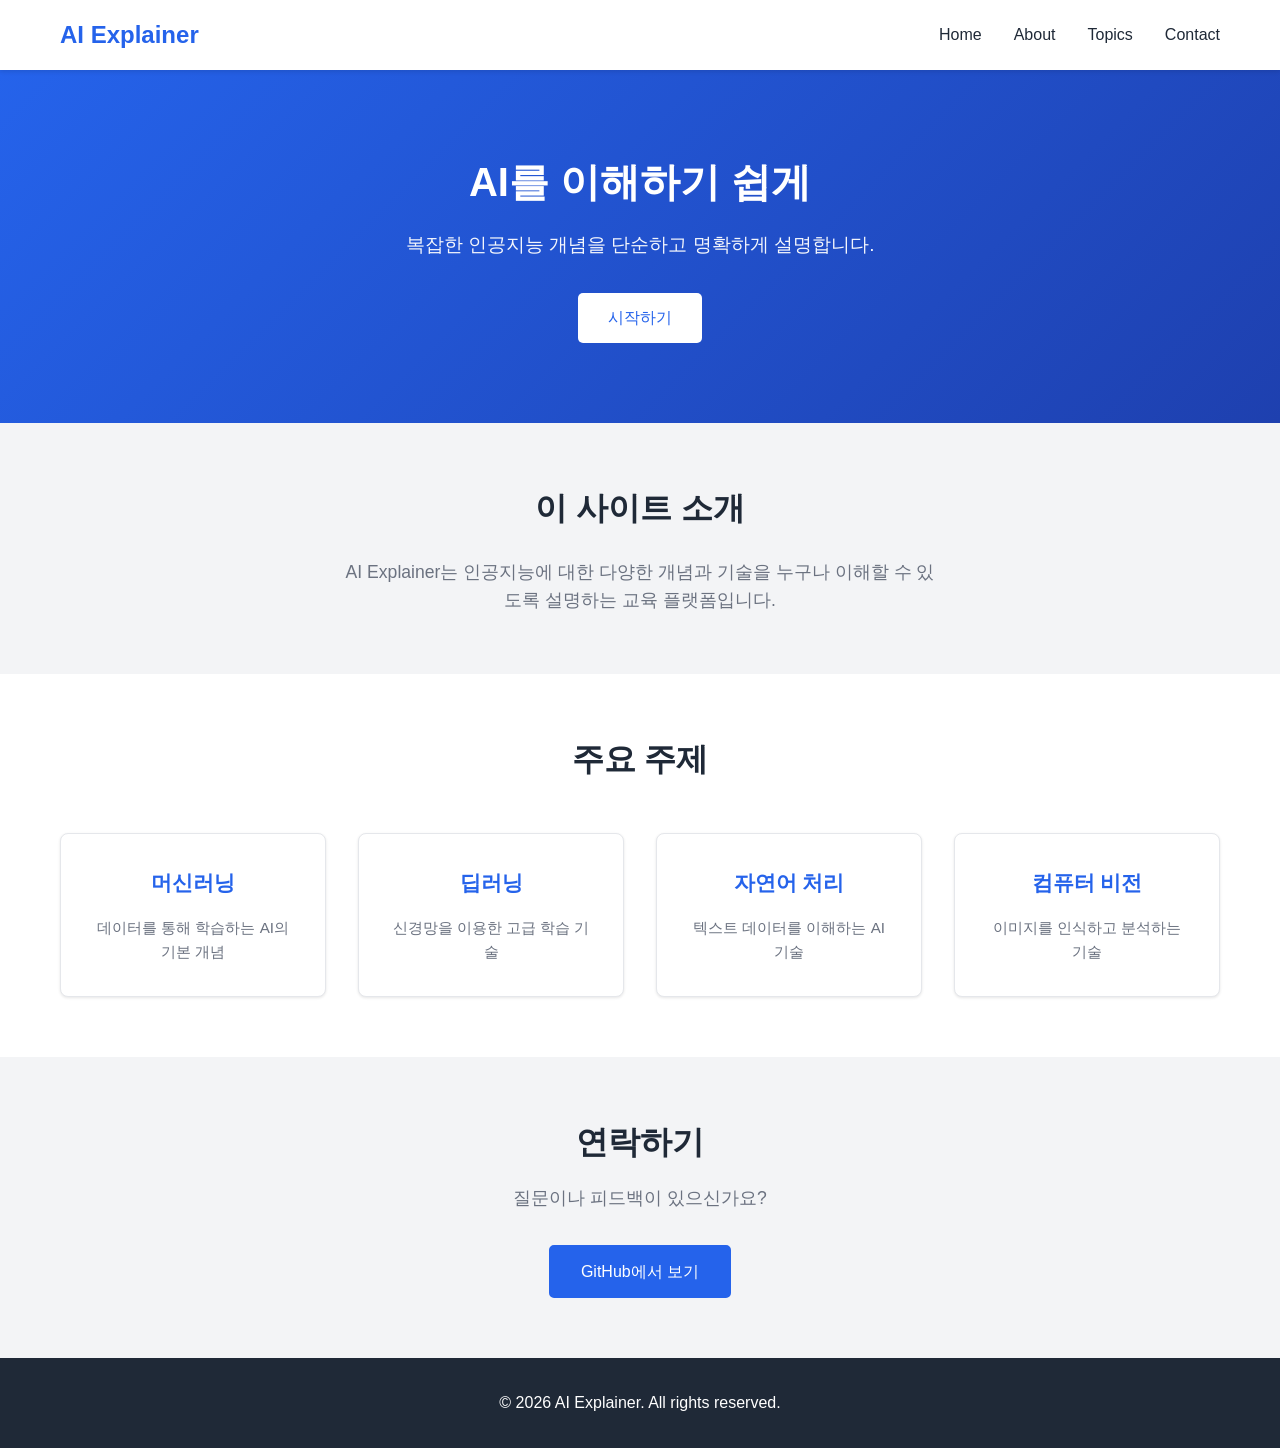
==== index.html @ 2cd24ead "skeleton" ====
<!DOCTYPE html>
<html lang="ko">
<head>
    <meta charset="UTF-8">
    <meta name="viewport" content="width=device-width, initial-scale=1.0">
    <meta name="description" content="AI Explainer - AI 개념을 쉽게 설명하는 웹사이트">
    <title>AI Explainer</title>
    <link rel="stylesheet" href="style.css">
</head>
<body>
    <header>
        <nav class="navbar">
            <div class="container">
                <h1 class="logo">AI Explainer</h1>
                <ul class="nav-links">
                    <li><a href="#home">Home</a></li>
                    <li><a href="#about">About</a></li>
                    <li><a href="#topics">Topics</a></li>
                    <li><a href="#contact">Contact</a></li>
                </ul>
            </div>
        </nav>
    </header>

    <main>
        <!-- Hero Section -->
        <section id="home" class="hero">
            <div class="container">
                <div class="hero-content">
                    <h2>AI를 이해하기 쉽게</h2>
                    <p>복잡한 인공지능 개념을 단순하고 명확하게 설명합니다.</p>
                    <a href="#topics" class="btn btn-primary">시작하기</a>
                </div>
            </div>
        </section>

        <!-- About Section -->
        <section id="about" class="about">
            <div class="container">
                <h2>이 사이트 소개</h2>
                <p>AI Explainer는 인공지능에 대한 다양한 개념과 기술을 누구나 이해할 수 있도록 설명하는 교육 플랫폼입니다.</p>
            </div>
        </section>

        <!-- Topics Section -->
        <section id="topics" class="topics">
            <div class="container">
                <h2>주요 주제</h2>
                <div class="topics-grid">
                    <div class="topic-card">
                        <h3>머신러닝</h3>
                        <p>데이터를 통해 학습하는 AI의 기본 개념</p>
                    </div>
                    <div class="topic-card">
                        <h3>딥러닝</h3>
                        <p>신경망을 이용한 고급 학습 기술</p>
                    </div>
                    <div class="topic-card">
                        <h3>자연어 처리</h3>
                        <p>텍스트 데이터를 이해하는 AI 기술</p>
                    </div>
                    <div class="topic-card">
                        <h3>컴퓨터 비전</h3>
                        <p>이미지를 인식하고 분석하는 기술</p>
                    </div>
                </div>
            </div>
        </section>

        <!-- Contact Section -->
        <section id="contact" class="contact">
            <div class="container">
                <h2>연락하기</h2>
                <p>질문이나 피드백이 있으신가요?</p>
                <a href="https://github.com/sangwoo108/ai-explainer" class="btn btn-secondary">GitHub에서 보기</a>
            </div>
        </section>
    </main>

    <footer>
        <div class="container">
            <p>&copy; 2026 AI Explainer. All rights reserved.</p>
        </div>
    </footer>

    <script src="script.js"></script>
</body>
</html>
---- style.css ----
* {
    margin: 0;
    padding: 0;
    box-sizing: border-box;
}

:root {
    --primary-color: #2563eb;
    --secondary-color: #1e40af;
    --light-bg: #f3f4f6;
    --dark-text: #1f2937;
    --light-text: #6b7280;
}

body {
    font-family: 'Segoe UI', Tahoma, Geneva, Verdana, sans-serif;
    line-height: 1.6;
    color: var(--dark-text);
}

/* Container */
.container {
    max-width: 1200px;
    margin: 0 auto;
    padding: 0 20px;
}

/* Header & Navigation */
header {
    background-color: white;
    box-shadow: 0 2px 4px rgba(0, 0, 0, 0.1);
    position: sticky;
    top: 0;
    z-index: 100;
}

.navbar {
    padding: 1rem 0;
}

.navbar .container {
    display: flex;
    justify-content: space-between;
    align-items: center;
}

.logo {
    font-size: 1.5rem;
    font-weight: bold;
    color: var(--primary-color);
}

.nav-links {
    display: flex;
    list-style: none;
    gap: 2rem;
}

.nav-links a {
    text-decoration: none;
    color: var(--dark-text);
    transition: color 0.3s ease;
}

.nav-links a:hover {
    color: var(--primary-color);
}

/* Hero Section */
.hero {
    background: linear-gradient(135deg, var(--primary-color) 0%, var(--secondary-color) 100%);
    color: white;
    padding: 80px 0;
    text-align: center;
}

.hero-content h2 {
    font-size: 2.5rem;
    margin-bottom: 1rem;
}

.hero-content p {
    font-size: 1.2rem;
    margin-bottom: 2rem;
    opacity: 0.95;
}

/* Buttons */
.btn {
    display: inline-block;
    padding: 12px 30px;
    border-radius: 5px;
    text-decoration: none;
    font-weight: 500;
    transition: all 0.3s ease;
    cursor: pointer;
    border: none;
}

.btn-primary {
    background-color: white;
    color: var(--primary-color);
}

.btn-primary:hover {
    transform: translateY(-2px);
    box-shadow: 0 4px 12px rgba(0, 0, 0, 0.2);
}

.btn-secondary {
    background-color: var(--primary-color);
    color: white;
    border: 2px solid var(--primary-color);
}

.btn-secondary:hover {
    background-color: var(--secondary-color);
    border-color: var(--secondary-color);
    transform: translateY(-2px);
}

/* About Section */
.about {
    padding: 60px 0;
    background-color: var(--light-bg);
    text-align: center;
}

.about h2 {
    font-size: 2rem;
    margin-bottom: 1.5rem;
    color: var(--dark-text);
}

.about p {
    font-size: 1.1rem;
    color: var(--light-text);
    max-width: 600px;
    margin: 0 auto;
}

/* Topics Section */
.topics {
    padding: 60px 0;
}

.topics h2 {
    font-size: 2rem;
    margin-bottom: 3rem;
    text-align: center;
    color: var(--dark-text);
}

.topics-grid {
    display: grid;
    grid-template-columns: repeat(auto-fit, minmax(250px, 1fr));
    gap: 2rem;
}

.topic-card {
    background-color: white;
    border: 1px solid #e5e7eb;
    border-radius: 8px;
    padding: 2rem;
    text-align: center;
    transition: all 0.3s ease;
    box-shadow: 0 1px 3px rgba(0, 0, 0, 0.1);
}

.topic-card:hover {
    box-shadow: 0 4px 12px rgba(0, 0, 0, 0.15);
    transform: translateY(-5px);
}

.topic-card h3 {
    color: var(--primary-color);
    margin-bottom: 1rem;
    font-size: 1.3rem;
}

.topic-card p {
    color: var(--light-text);
    font-size: 0.95rem;
}

/* Contact Section */
.contact {
    background-color: var(--light-bg);
    padding: 60px 0;
    text-align: center;
}

.contact h2 {
    font-size: 2rem;
    margin-bottom: 1rem;
    color: var(--dark-text);
}

.contact p {
    color: var(--light-text);
    margin-bottom: 2rem;
    font-size: 1.1rem;
}

/* Footer */
footer {
    background-color: var(--dark-text);
    color: white;
    padding: 2rem 0;
    text-align: center;
}

footer a {
    color: var(--primary-color);
    text-decoration: none;
}

footer a:hover {
    text-decoration: underline;
}

/* Responsive Design */
@media (max-width: 768px) {
    .nav-links {
        gap: 1rem;
    }

    .hero-content h2 {
        font-size: 1.8rem;
    }

    .hero-content p {
        font-size: 1rem;
    }

    .about h2,
    .topics h2,
    .contact h2 {
        font-size: 1.5rem;
    }

    .topics-grid {
        grid-template-columns: 1fr;
    }

    .navbar .container {
        flex-direction: column;
        gap: 1rem;
    }

    .nav-links {
        flex-direction: column;
        align-items: center;
        text-align: center;
    }
}

@media (max-width: 480px) {
    .nav-links {
        gap: 0.5rem;
        font-size: 0.9rem;
    }

    .logo {
        font-size: 1.2rem;
    }

    .hero-content h2 {
        font-size: 1.5rem;
    }

    .btn {
        padding: 10px 20px;
        font-size: 0.9rem;
    }
}
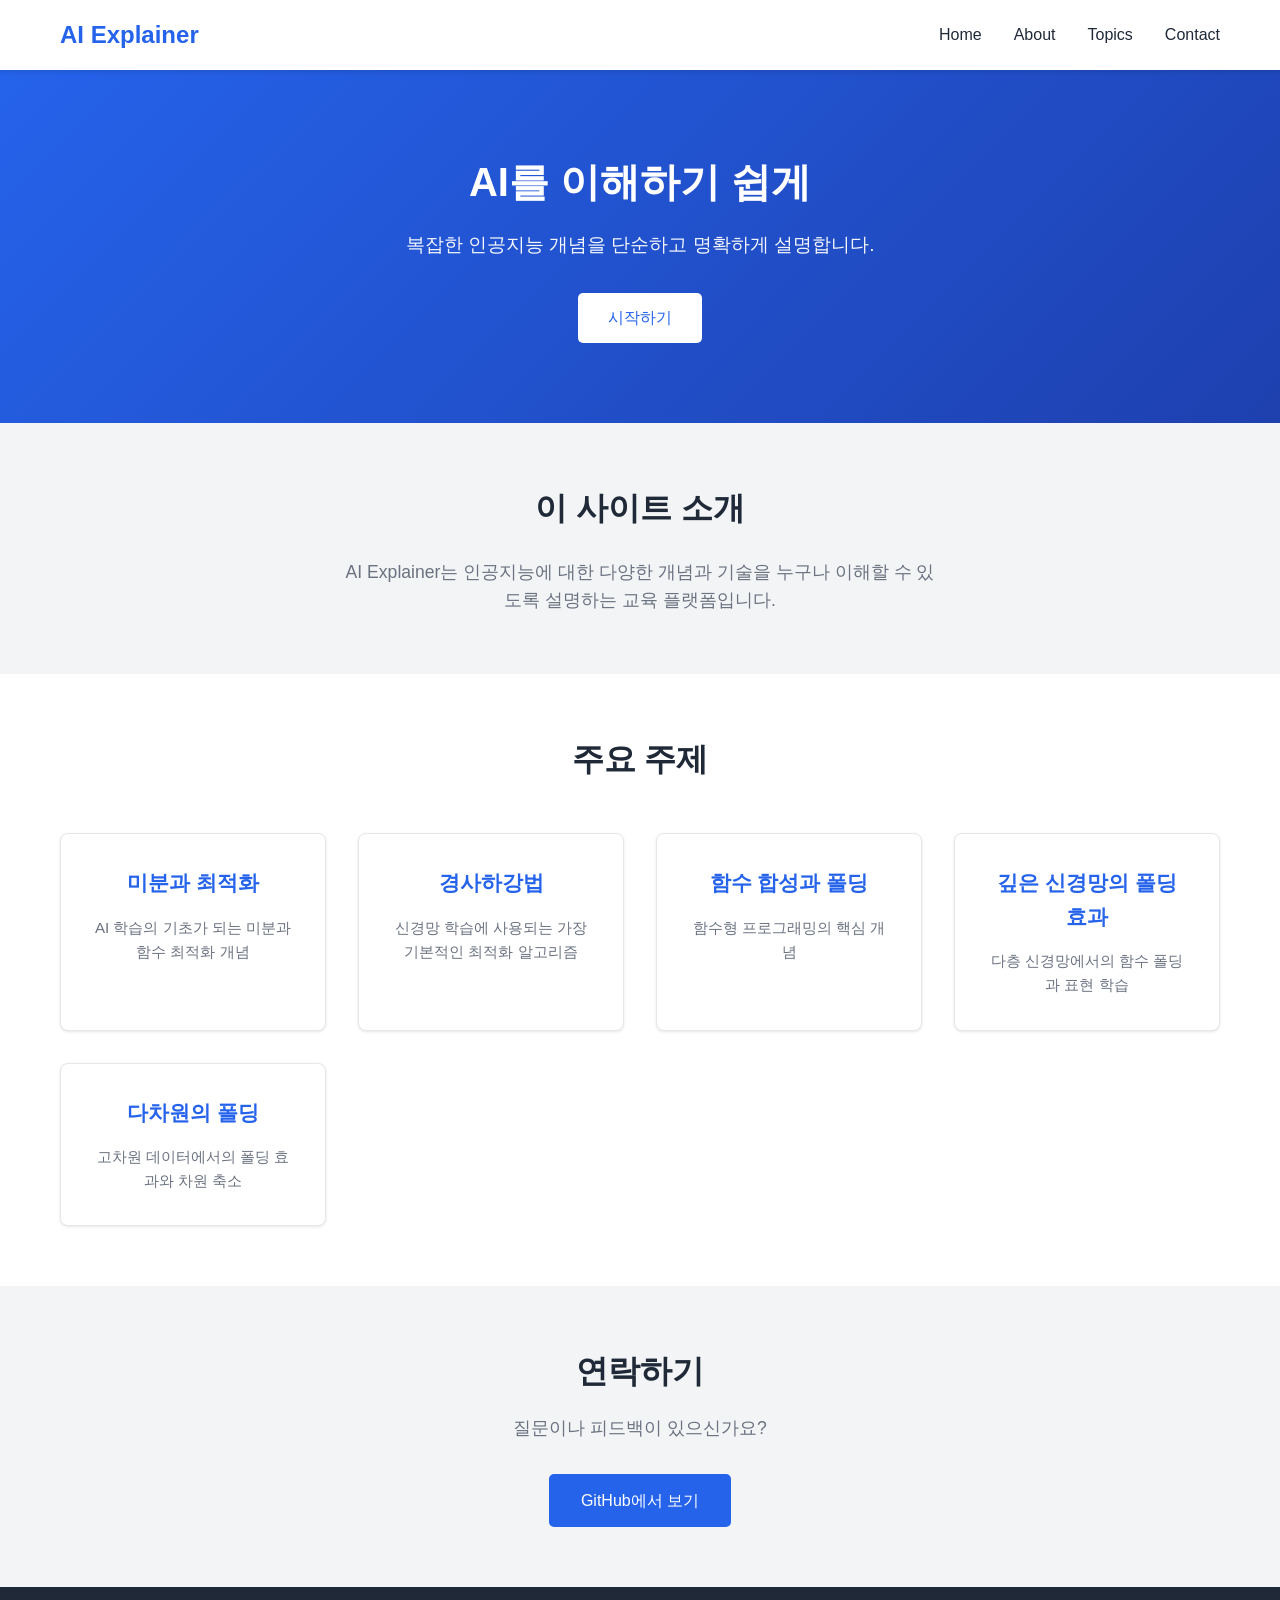
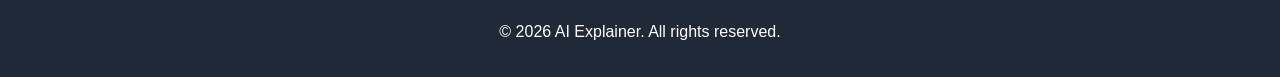
==== commit fae8ca2b: "Add topic links and example pages" ====
--- a/index.html
+++ b/index.html
@@ -47,22 +47,26 @@
             <div class="container">
                 <h2>주요 주제</h2>
                 <div class="topics-grid">
-                    <div class="topic-card">
-                        <h3>머신러닝</h3>
-                        <p>데이터를 통해 학습하는 AI의 기본 개념</p>
-                    </div>
-                    <div class="topic-card">
-                        <h3>딥러닝</h3>
-                        <p>신경망을 이용한 고급 학습 기술</p>
-                    </div>
-                    <div class="topic-card">
-                        <h3>자연어 처리</h3>
-                        <p>텍스트 데이터를 이해하는 AI 기술</p>
-                    </div>
-                    <div class="topic-card">
-                        <h3>컴퓨터 비전</h3>
-                        <p>이미지를 인식하고 분석하는 기술</p>
-                    </div>
+                    <a href="examples/diff.html" class="topic-card">
+                        <h3>미분과 최적화</h3>
+                        <p>AI 학습의 기초가 되는 미분과 함수 최적화 개념</p>
+                    </a>
+                    <a href="examples/gradient-descent.html" class="topic-card">
+                        <h3>경사하강법</h3>
+                        <p>신경망 학습에 사용되는 가장 기본적인 최적화 알고리즘</p>
+                    </a>
+                    <a href="examples/composition-and-fold.html" class="topic-card">
+                        <h3>함수 합성과 폴딩</h3>
+                        <p>함수형 프로그래밍의 핵심 개념</p>
+                    </a>
+                    <a href="examples/manyfold-multi-layer.html" class="topic-card">
+                        <h3>깊은 신경망의 폴딩 효과</h3>
+                        <p>다층 신경망에서의 함수 폴딩과 표현 학습</p>
+                    </a>
+                    <a href="examples/fold-muti-dimension.html" class="topic-card">
+                        <h3>다차원의 폴딩</h3>
+                        <p>고차원 데이터에서의 폴딩 효과와 차원 축소</p>
+                    </a>
                 </div>
             </div>
         </section>
--- a/style.css
+++ b/style.css
@@ -158,6 +158,7 @@
 }
 
 .topic-card {
+    display: block;
     background-color: white;
     border: 1px solid #e5e7eb;
     border-radius: 8px;
@@ -165,11 +166,15 @@
     text-align: center;
     transition: all 0.3s ease;
     box-shadow: 0 1px 3px rgba(0, 0, 0, 0.1);
+    text-decoration: none;
+    color: inherit;
+    cursor: pointer;
 }
 
 .topic-card:hover {
     box-shadow: 0 4px 12px rgba(0, 0, 0, 0.15);
     transform: translateY(-5px);
+    text-decoration: none;
 }
 
 .topic-card h3 {
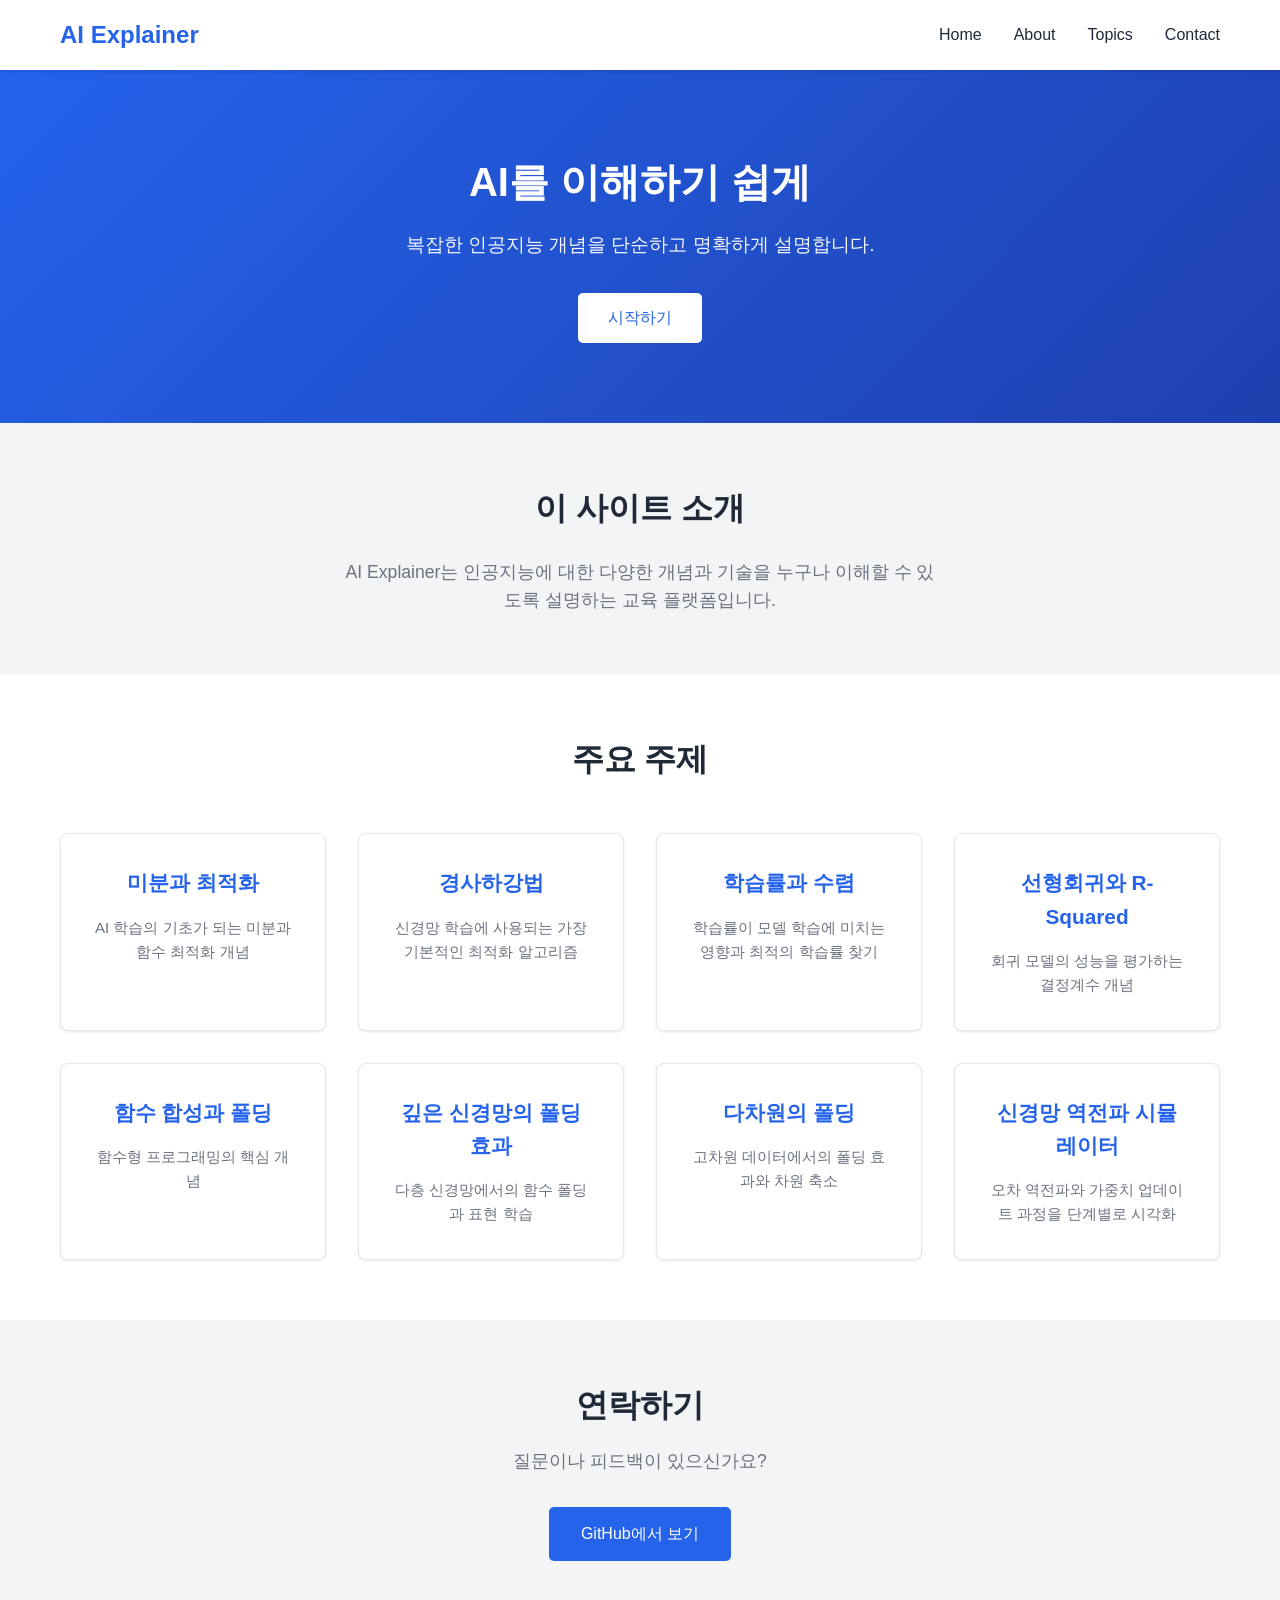
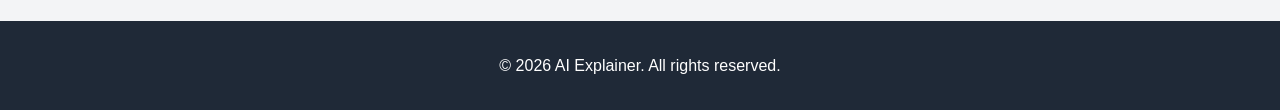
==== commit 7d1d6cc2: "Add back propagation" ====
--- a/index.html
+++ b/index.html
@@ -55,6 +55,14 @@
                         <h3>경사하강법</h3>
                         <p>신경망 학습에 사용되는 가장 기본적인 최적화 알고리즘</p>
                     </a>
+                    <a href="examples/learning-rate.html" class="topic-card">
+                        <h3>학습률과 수렴</h3>
+                        <p>학습률이 모델 학습에 미치는 영향과 최적의 학습률 찾기</p>
+                    </a>
+                    <a href="examples/linear-regression.html" class="topic-card">
+                        <h3>선형회귀와 R-Squared</h3>
+                        <p>회귀 모델의 성능을 평가하는 결정계수 개념</p>
+                    </a>
                     <a href="examples/composition-and-fold.html" class="topic-card">
                         <h3>함수 합성과 폴딩</h3>
                         <p>함수형 프로그래밍의 핵심 개념</p>
@@ -66,6 +74,10 @@
                     <a href="examples/fold-muti-dimension.html" class="topic-card">
                         <h3>다차원의 폴딩</h3>
                         <p>고차원 데이터에서의 폴딩 효과와 차원 축소</p>
+                    </a>
+                    <a href="examples/nn_backprop_simulator.html" class="topic-card">
+                        <h3>신경망 역전파 시뮬레이터</h3>
+                        <p>오차 역전파와 가중치 업데이트 과정을 단계별로 시각화</p>
                     </a>
                 </div>
             </div>
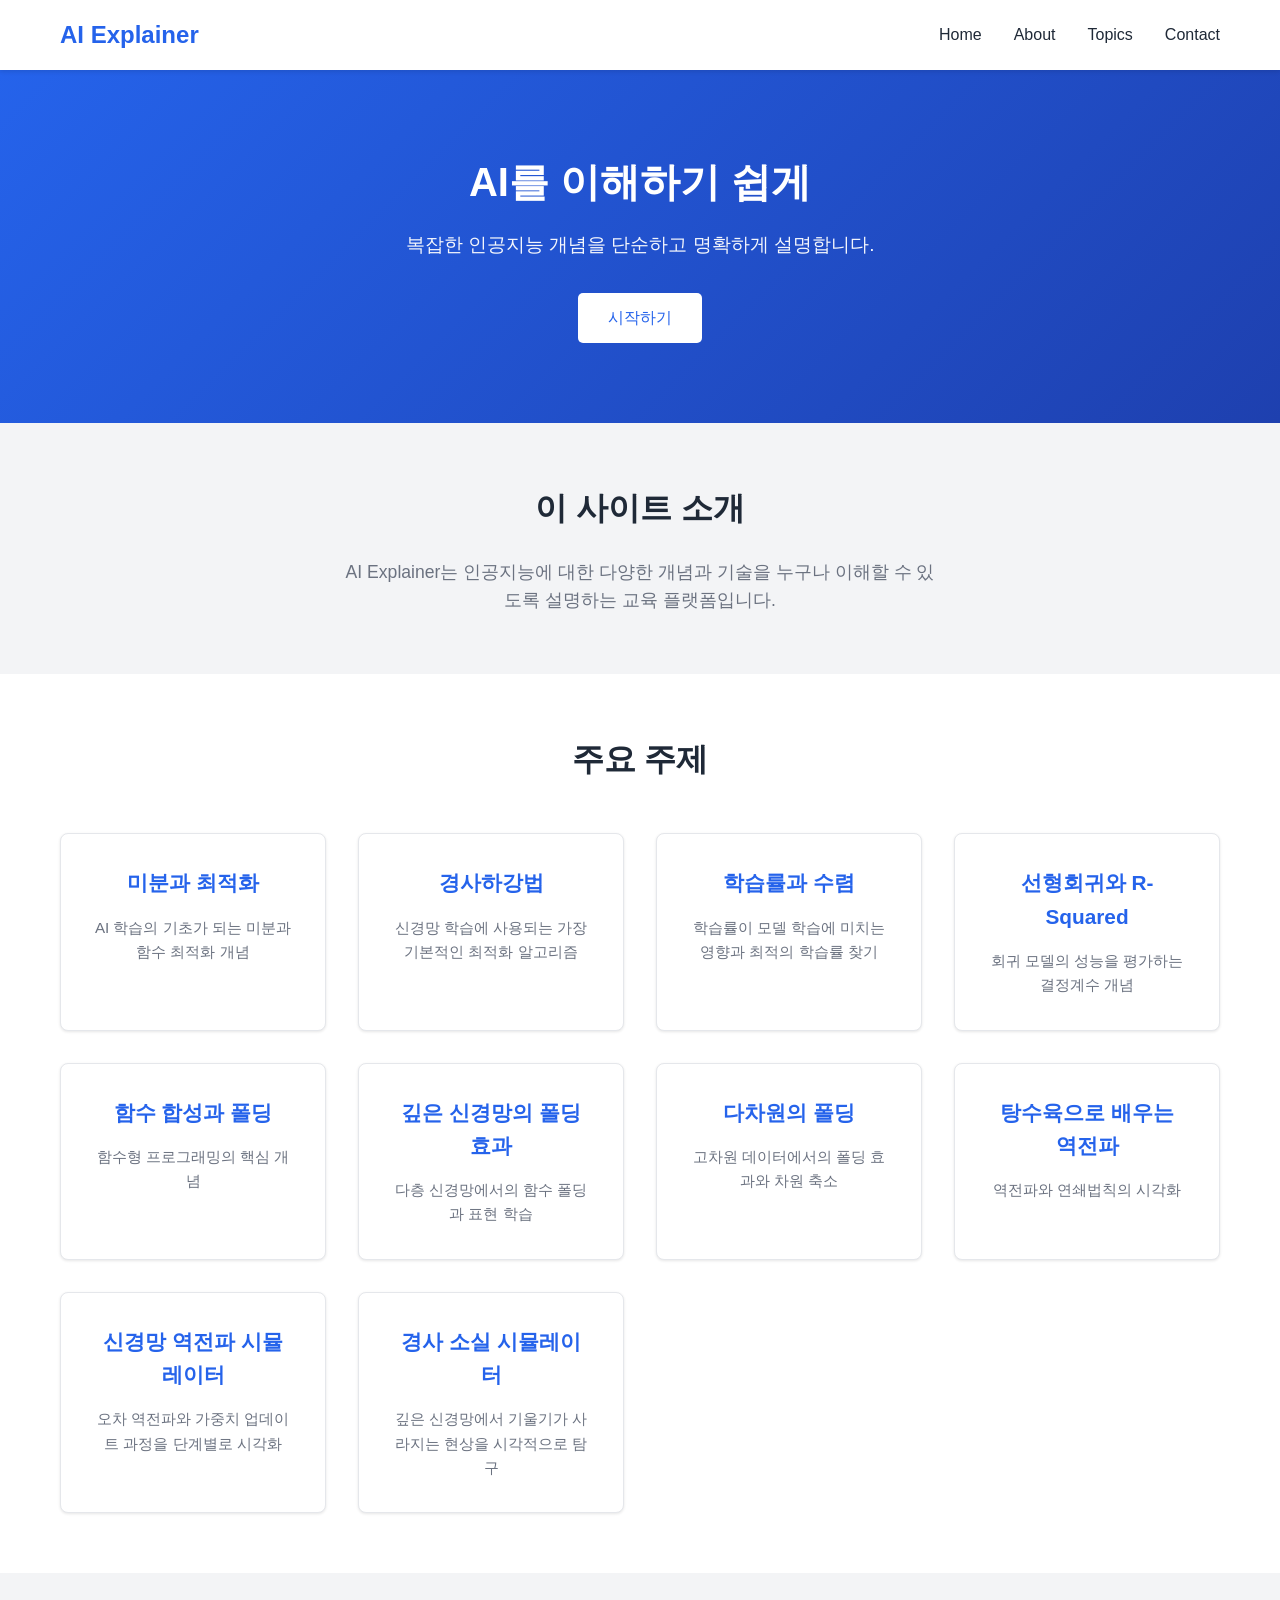
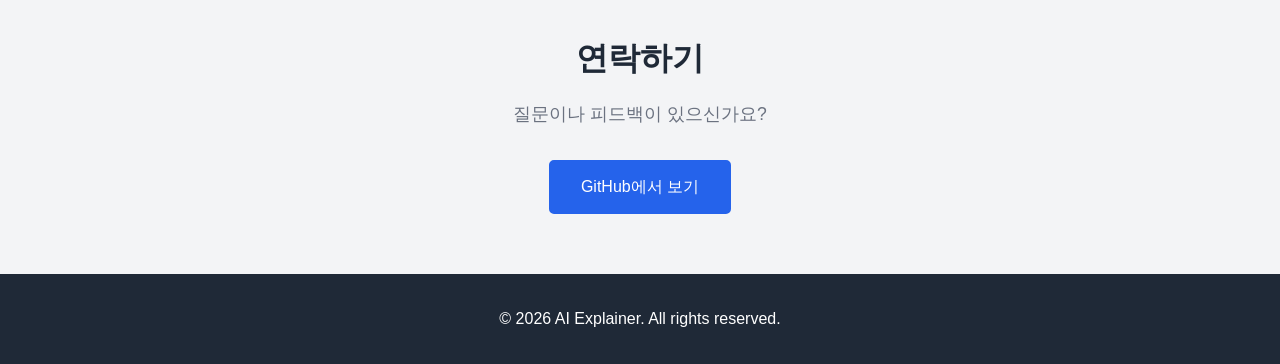
==== commit 850d6e40: "Update "chain-rule.html" example and add it to index.html" ====
--- a/index.html
+++ b/index.html
@@ -75,9 +75,17 @@
                         <h3>다차원의 폴딩</h3>
                         <p>고차원 데이터에서의 폴딩 효과와 차원 축소</p>
                     </a>
+                    <a href="examples/chain-rule.html" class="topic-card">
+                        <h3>탕수육으로 배우는 역전파</h3>
+                        <p>역전파와 연쇄법칙의 시각화</p>
+                    </a>
                     <a href="examples/nn_backprop_simulator.html" class="topic-card">
                         <h3>신경망 역전파 시뮬레이터</h3>
                         <p>오차 역전파와 가중치 업데이트 과정을 단계별로 시각화</p>
+                    </a>
+                    <a href="examples/vanishing-gradient-simulator.html" class="topic-card">
+                        <h3>경사 소실 시뮬레이터</h3>
+                        <p>깊은 신경망에서 기울기가 사라지는 현상을 시각적으로 탐구</p>
                     </a>
                 </div>
             </div>
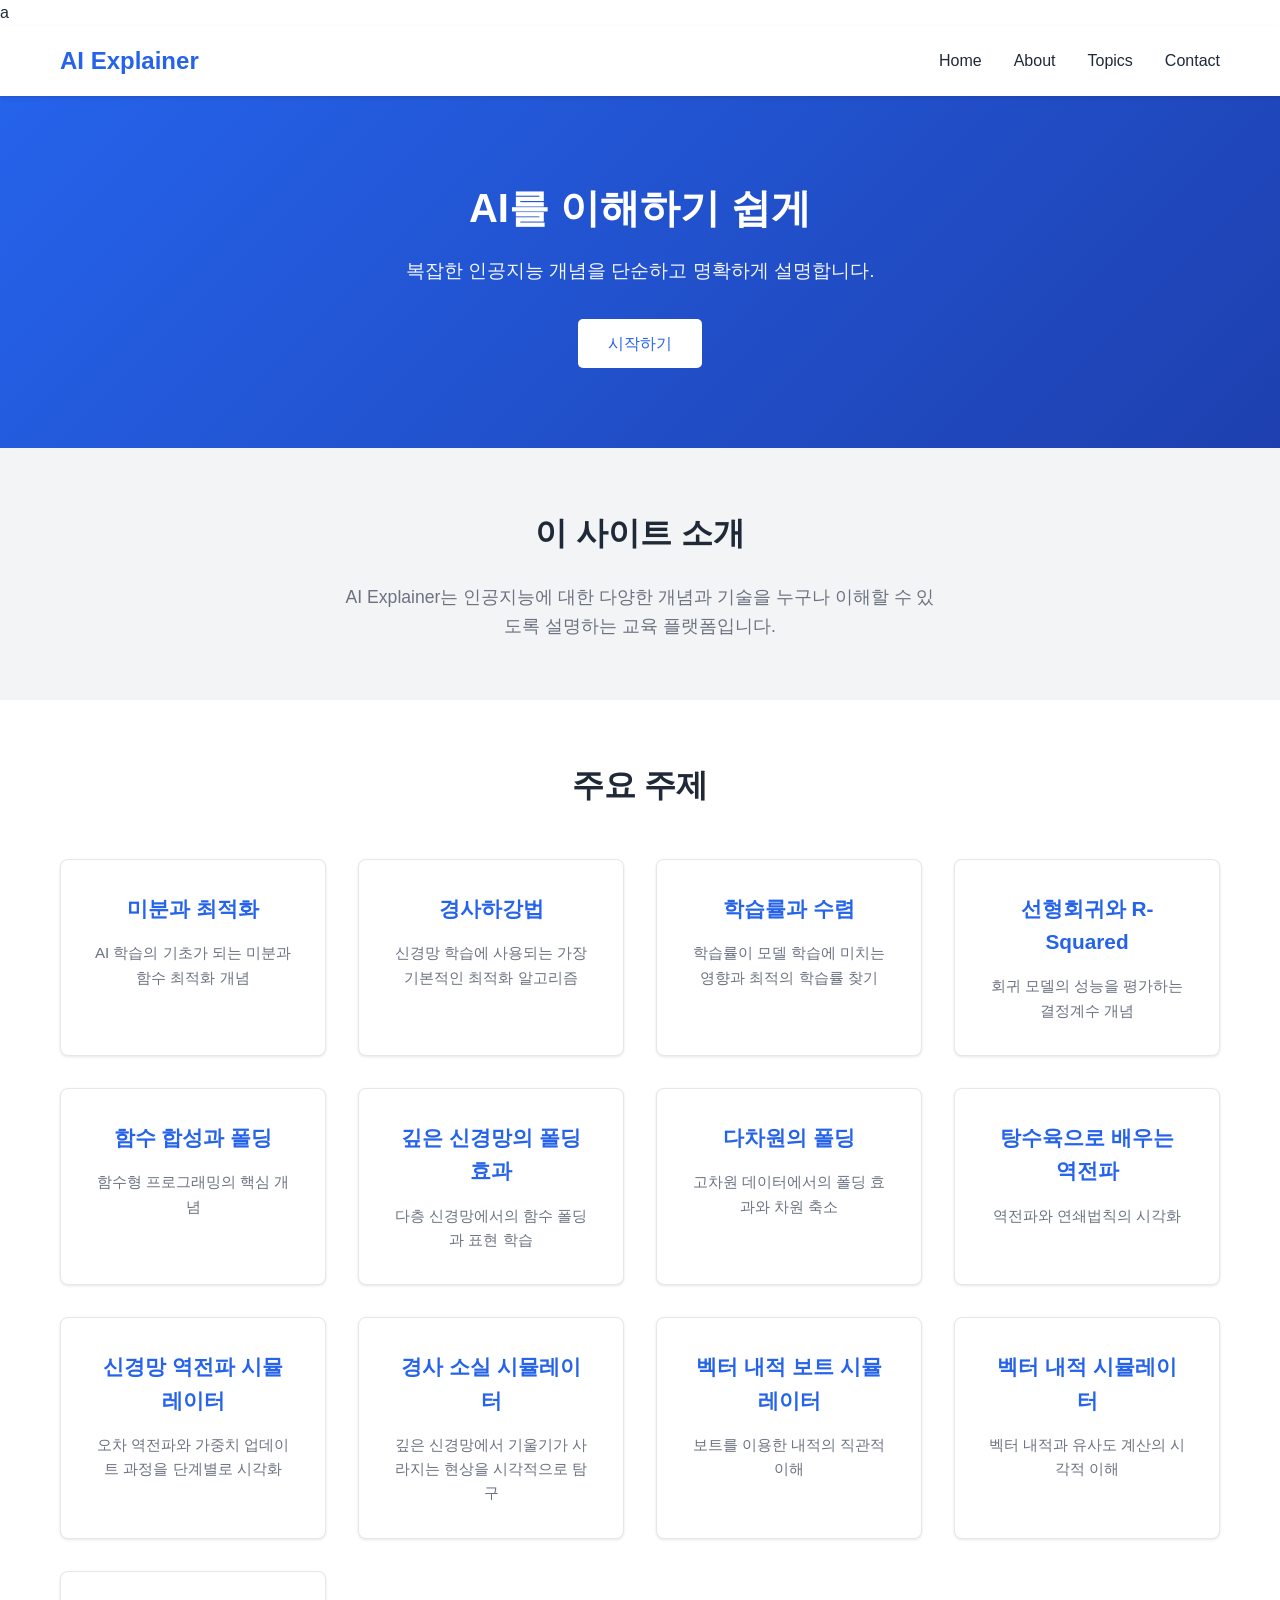
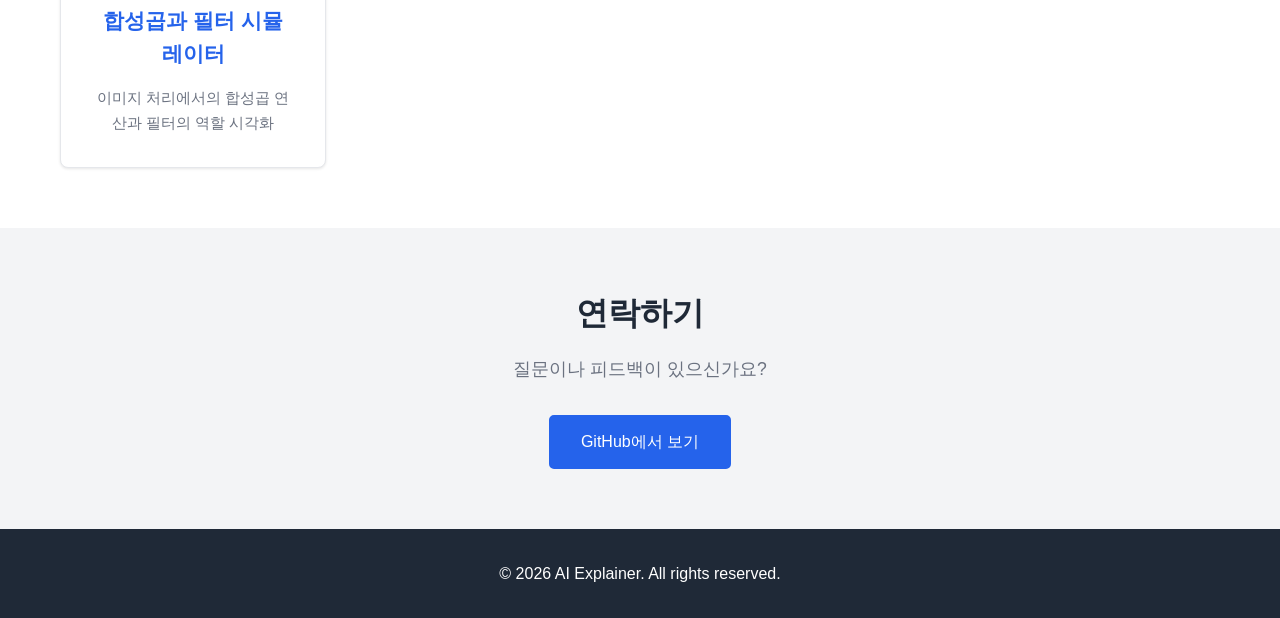
==== commit 5e9ff0f3: "Update conv.html" ====
--- a/index.html
+++ b/index.html
@@ -1,4 +1,4 @@
-<!DOCTYPE html>
+a<!DOCTYPE html>
 <html lang="ko">
 <head>
     <meta charset="UTF-8">
@@ -87,6 +87,18 @@
                         <h3>경사 소실 시뮬레이터</h3>
                         <p>깊은 신경망에서 기울기가 사라지는 현상을 시각적으로 탐구</p>
                     </a>
+                    <a href="examples/dot-product-boat.html" class="topic-card">
+                        <h3>벡터 내적 보트 시뮬레이터</h3>
+                        <p>보트를 이용한 내적의 직관적 이해</p>
+                    </a>
+                    <a href="examples/dot-product-simulator.html" class="topic-card">
+                        <h3>벡터 내적 시뮬레이터</h3>
+                        <p>벡터 내적과 유사도 계산의 시각적 이해</p>
+                    </a>
+                    <a href="examples/conv.html" class="topic-card">
+                        <h3>합성곱과 필터 시뮬레이터</h3>
+                        <p>이미지 처리에서의 합성곱 연산과 필터의 역할 시각화</p>
+                    </a>
                 </div>
             </div>
         </section>
